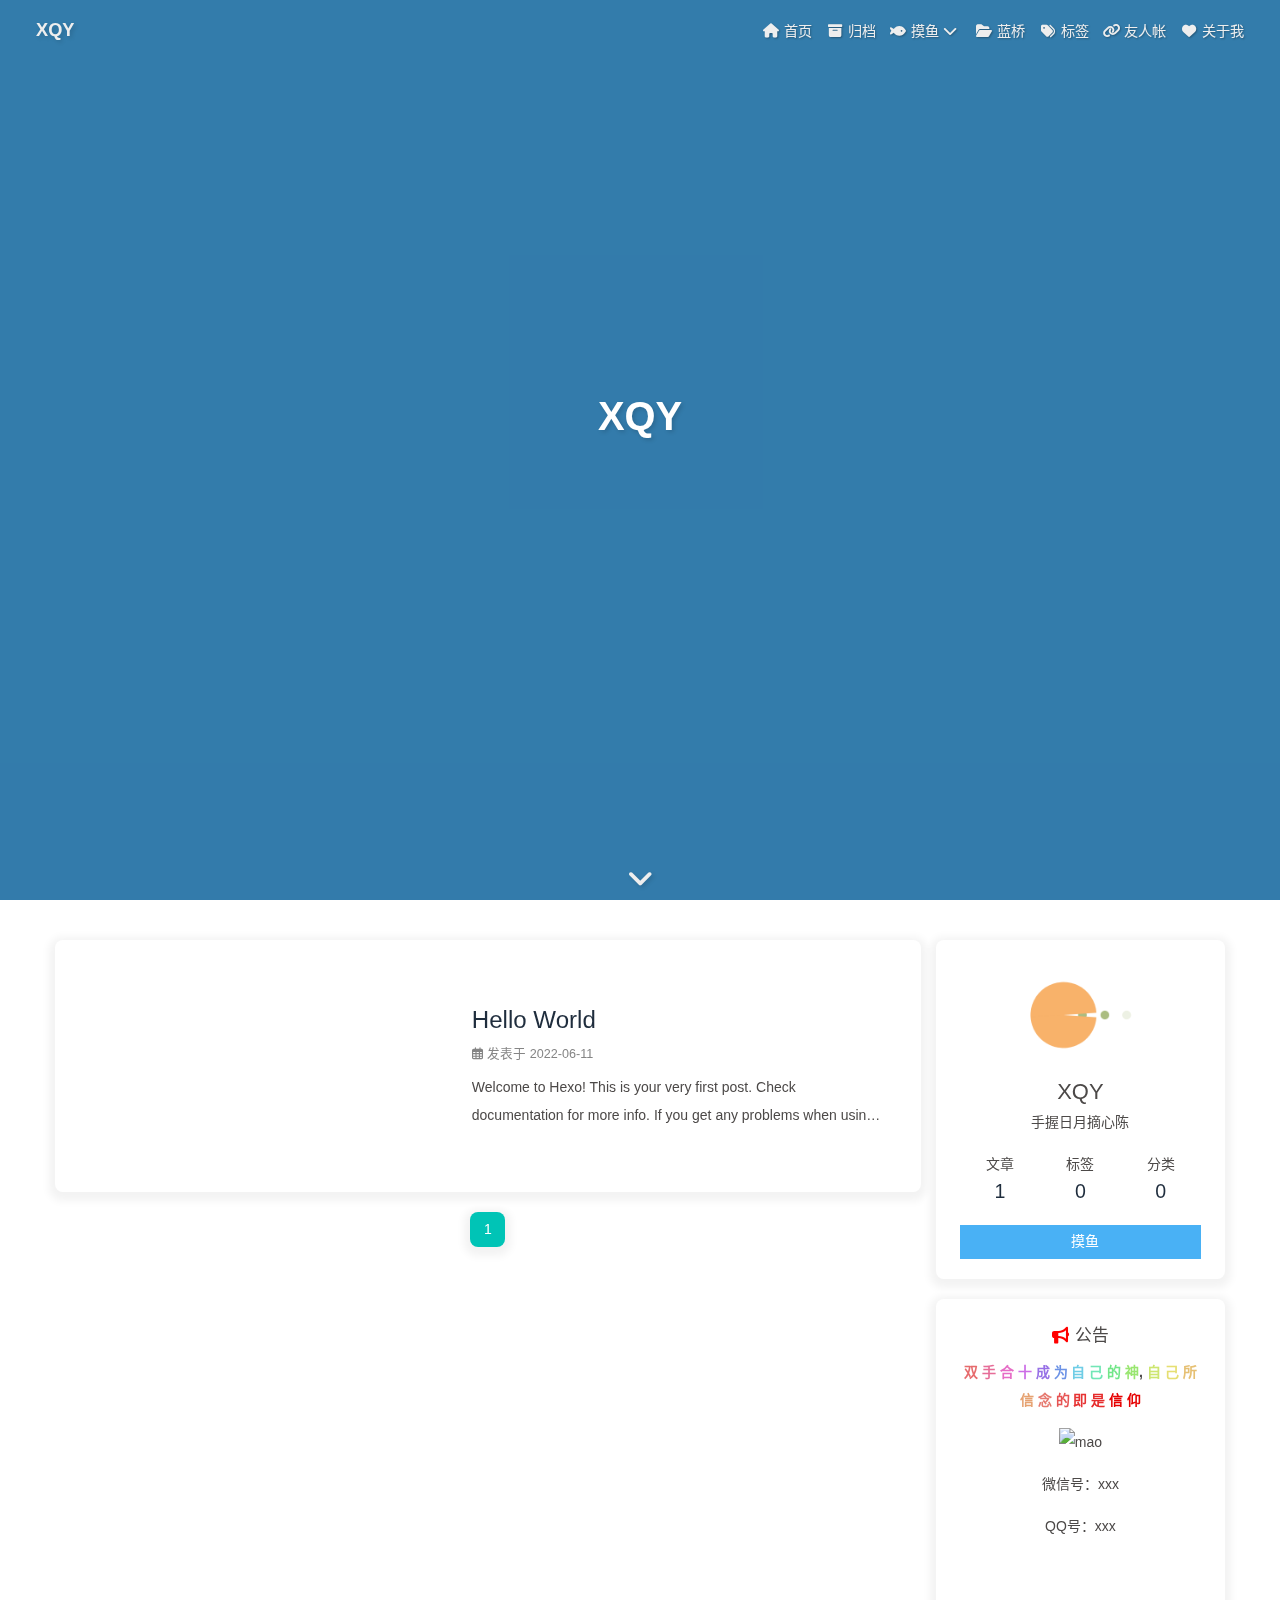
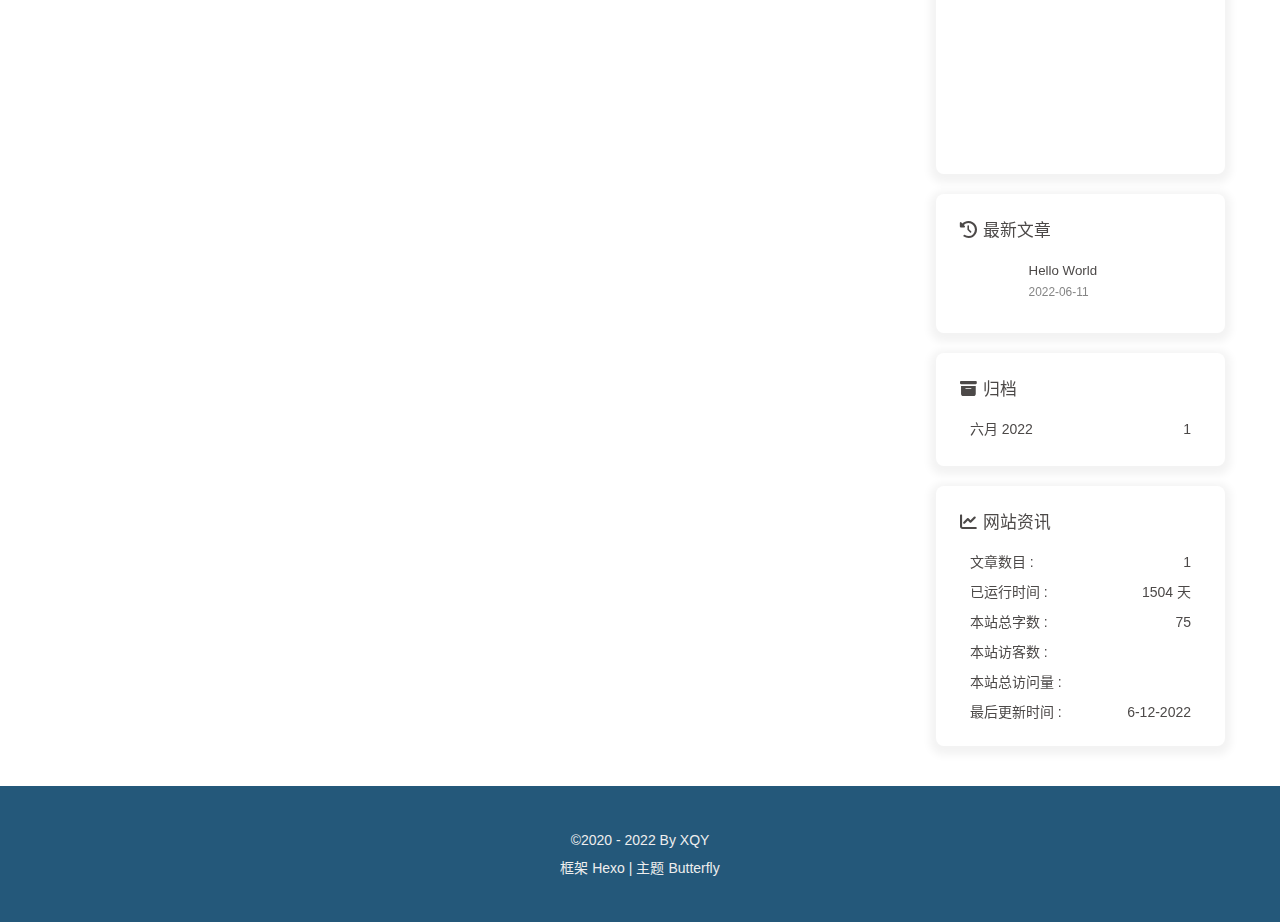
==== index.html @ 353a4642 "Site updated: 2022-06-24 10:11:02" ====
<!DOCTYPE html><html lang="zh-CN" data-theme="light"><head><meta charset="UTF-8"><meta http-equiv="X-UA-Compatible" content="IE=edge"><meta name="viewport" content="width=device-width, initial-scale=1.0, maximum-scale=1.0, user-scalable=no"><title>XQY - 一个乐于分享技术与生活的博主</title><meta name="author" content="XQY"><meta name="copyright" content="XQY"><meta name="format-detection" content="telephone=no"><meta name="theme-color" content="#ffffff"><meta property="og:type" content="website">
<meta property="og:title" content="XQY">
<meta property="og:url" content="http://example.com/index.html">
<meta property="og:site_name" content="XQY">
<meta property="og:locale" content="zh_CN">
<meta property="og:image" content="https://i.loli.net/2021/02/24/5O1day2nriDzjSu.png">
<meta property="article:author" content="XQY">
<meta name="twitter:card" content="summary">
<meta name="twitter:image" content="https://i.loli.net/2021/02/24/5O1day2nriDzjSu.png"><link rel="shortcut icon" href="/img/favicon.png"><link rel="canonical" href="http://example.com/"><link rel="preconnect" href="//cdn.jsdelivr.net"/><link rel="preconnect" href="//busuanzi.ibruce.info"/><link rel="stylesheet" href="/css/index.css"><link rel="stylesheet" href="https://cdn.jsdelivr.net/npm/@fortawesome/fontawesome-free@6/css/all.min.css" media="print" onload="this.media='all'"><link rel="stylesheet" href="https://cdn.jsdelivr.net/npm/@fancyapps/ui/dist/fancybox.css" media="print" onload="this.media='all'"><script>const GLOBAL_CONFIG = { 
  root: '/',
  algolia: undefined,
  localSearch: undefined,
  translate: undefined,
  noticeOutdate: undefined,
  highlight: {"plugin":"highlighjs","highlightCopy":true,"highlightLang":true,"highlightHeightLimit":false},
  copy: {
    success: '复制成功',
    error: '复制错误',
    noSupport: '浏览器不支持'
  },
  relativeDate: {
    homepage: false,
    post: false
  },
  runtime: '天',
  date_suffix: {
    just: '刚刚',
    min: '分钟前',
    hour: '小时前',
    day: '天前',
    month: '个月前'
  },
  copyright: undefined,
  lightbox: 'fancybox',
  Snackbar: undefined,
  source: {
    justifiedGallery: {
      js: 'https://cdn.jsdelivr.net/npm/flickr-justified-gallery@2/dist/fjGallery.min.js',
      css: 'https://cdn.jsdelivr.net/npm/flickr-justified-gallery@2/dist/fjGallery.min.css'
    }
  },
  isPhotoFigcaption: false,
  islazyload: false,
  isAnchor: false
}</script><script id="config-diff">var GLOBAL_CONFIG_SITE = {
  title: 'XQY',
  isPost: false,
  isHome: true,
  isHighlightShrink: false,
  isToc: false,
  postUpdate: '2022-06-12 21:53:08'
}</script><noscript><style type="text/css">
  #nav {
    opacity: 1
  }
  .justified-gallery img {
    opacity: 1
  }

  #recent-posts time,
  #post-meta time {
    display: inline !important
  }
</style></noscript><script>(win=>{
    win.saveToLocal = {
      set: function setWithExpiry(key, value, ttl) {
        if (ttl === 0) return
        const now = new Date()
        const expiryDay = ttl * 86400000
        const item = {
          value: value,
          expiry: now.getTime() + expiryDay,
        }
        localStorage.setItem(key, JSON.stringify(item))
      },

      get: function getWithExpiry(key) {
        const itemStr = localStorage.getItem(key)

        if (!itemStr) {
          return undefined
        }
        const item = JSON.parse(itemStr)
        const now = new Date()

        if (now.getTime() > item.expiry) {
          localStorage.removeItem(key)
          return undefined
        }
        return item.value
      }
    }
  
    win.getScript = url => new Promise((resolve, reject) => {
      const script = document.createElement('script')
      script.src = url
      script.async = true
      script.onerror = reject
      script.onload = script.onreadystatechange = function() {
        const loadState = this.readyState
        if (loadState && loadState !== 'loaded' && loadState !== 'complete') return
        script.onload = script.onreadystatechange = null
        resolve()
      }
      document.head.appendChild(script)
    })
  
      win.activateDarkMode = function () {
        document.documentElement.setAttribute('data-theme', 'dark')
        if (document.querySelector('meta[name="theme-color"]') !== null) {
          document.querySelector('meta[name="theme-color"]').setAttribute('content', '#0d0d0d')
        }
      }
      win.activateLightMode = function () {
        document.documentElement.setAttribute('data-theme', 'light')
        if (document.querySelector('meta[name="theme-color"]') !== null) {
          document.querySelector('meta[name="theme-color"]').setAttribute('content', '#ffffff')
        }
      }
      const t = saveToLocal.get('theme')
    
          if (t === 'dark') activateDarkMode()
          else if (t === 'light') activateLightMode()
        
      const asideStatus = saveToLocal.get('aside-status')
      if (asideStatus !== undefined) {
        if (asideStatus === 'hide') {
          document.documentElement.classList.add('hide-aside')
        } else {
          document.documentElement.classList.remove('hide-aside')
        }
      }
    
    const detectApple = () => {
      if(/iPad|iPhone|iPod|Macintosh/.test(navigator.userAgent)){
        document.documentElement.classList.add('apple')
      }
    }
    detectApple()
    })(window)</script><link rel="stylesheet" href="/css/universe.css"><svg aria-hidden="true" style="position:absolute; overflow:hidden; width:0; height:0"><symbol id="icon-sun" viewBox="0 0 1024 1024"><path d="M960 512l-128 128v192h-192l-128 128-128-128H192v-192l-128-128 128-128V192h192l128-128 128 128h192v192z" fill="#FFD878" p-id="8420"></path><path d="M736 512a224 224 0 1 0-448 0 224 224 0 1 0 448 0z" fill="#FFE4A9" p-id="8421"></path><path d="M512 109.248L626.752 224H800v173.248L914.752 512 800 626.752V800h-173.248L512 914.752 397.248 800H224v-173.248L109.248 512 224 397.248V224h173.248L512 109.248M512 64l-128 128H192v192l-128 128 128 128v192h192l128 128 128-128h192v-192l128-128-128-128V192h-192l-128-128z" fill="#4D5152" p-id="8422"></path><path d="M512 320c105.888 0 192 86.112 192 192s-86.112 192-192 192-192-86.112-192-192 86.112-192 192-192m0-32a224 224 0 1 0 0 448 224 224 0 0 0 0-448z" fill="#4D5152" p-id="8423"></path></symbol><symbol id="icon-moon" viewBox="0 0 1024 1024"><path d="M611.370667 167.082667a445.013333 445.013333 0 0 1-38.4 161.834666 477.824 477.824 0 0 1-244.736 244.394667 445.141333 445.141333 0 0 1-161.109334 38.058667 85.077333 85.077333 0 0 0-65.066666 135.722666A462.08 462.08 0 1 0 747.093333 102.058667a85.077333 85.077333 0 0 0-135.722666 65.024z" fill="#FFB531" p-id="11345"></path><path d="M329.728 274.133333l35.157333-35.157333a21.333333 21.333333 0 1 0-30.165333-30.165333l-35.157333 35.157333-35.114667-35.157333a21.333333 21.333333 0 0 0-30.165333 30.165333l35.114666 35.157333-35.114666 35.157334a21.333333 21.333333 0 1 0 30.165333 30.165333l35.114667-35.157333 35.157333 35.157333a21.333333 21.333333 0 1 0 30.165333-30.165333z" fill="#030835" p-id="11346"></path></symbol></svg><meta name="generator" content="Hexo 6.2.0"></head><body><div id="web_bg"></div><div id="sidebar"><div id="menu-mask"></div><div id="sidebar-menus"><div class="avatar-img is-center"><img src="https://i.loli.net/2021/02/24/5O1day2nriDzjSu.png" onerror="onerror=null;src='/img/friend_404.gif'" alt="avatar"/></div><div class="sidebar-site-data site-data is-center"><a href="/archives/"><div class="headline">文章</div><div class="length-num">1</div></a><a href="/tags/"><div class="headline">标签</div><div class="length-num">0</div></a><a href="/categories/"><div class="headline">分类</div><div class="length-num">0</div></a></div><hr/><div class="menus_items"><div class="menus_item"><a class="site-page" href="/"><i class="fa-fw fas fa-home"></i><span> 首页</span></a></div><div class="menus_item"><a class="site-page" href="/archives/"><i class="fa-fw fas fa-archive"></i><span> 归档</span></a></div><div class="menus_item"><a class="site-page group" href="javascript:void(0);"><i class="fa-fw fas fa-fish"></i><span> 摸鱼</span><i class="fas fa-chevron-down"></i></a><ul class="menus_item_child"><li><a class="site-page child" href="/moyu/"><i class="fa-fw fas fa-gamepad"></i><span> 游戏</span></a></li><li><a class="site-page child" href="/tools/"><i class="fa-fw fas fa-tools"></i><span> 工具</span></a></li></ul></div><div class="menus_item"><a class="site-page" href="/lanqiao/"><i class="fa-fw fas fa-folder-open"></i><span> 蓝桥</span></a></div><div class="menus_item"><a class="site-page" href="/tags/"><i class="fa-fw fas fa-tags"></i><span> 标签</span></a></div><div class="menus_item"><a class="site-page" href="/link/"><i class="fa-fw fas fa-link"></i><span> 友人帐</span></a></div><div class="menus_item"><a class="site-page" href="/about/"><i class="fa-fw fas fa-heart"></i><span> 关于我</span></a></div></div></div></div><div class="page" id="body-wrap"><header class="full_page" id="page-header" style="background-image: url('https://w.wallhaven.cc/full/y8/wallhaven-y8622k.jpg')"><nav id="nav"><span id="blog_name"><a id="site-name" href="/">XQY</a></span><div id="menus"><div class="menus_items"><div class="menus_item"><a class="site-page" href="/"><i class="fa-fw fas fa-home"></i><span> 首页</span></a></div><div class="menus_item"><a class="site-page" href="/archives/"><i class="fa-fw fas fa-archive"></i><span> 归档</span></a></div><div class="menus_item"><a class="site-page group" href="javascript:void(0);"><i class="fa-fw fas fa-fish"></i><span> 摸鱼</span><i class="fas fa-chevron-down"></i></a><ul class="menus_item_child"><li><a class="site-page child" href="/moyu/"><i class="fa-fw fas fa-gamepad"></i><span> 游戏</span></a></li><li><a class="site-page child" href="/tools/"><i class="fa-fw fas fa-tools"></i><span> 工具</span></a></li></ul></div><div class="menus_item"><a class="site-page" href="/lanqiao/"><i class="fa-fw fas fa-folder-open"></i><span> 蓝桥</span></a></div><div class="menus_item"><a class="site-page" href="/tags/"><i class="fa-fw fas fa-tags"></i><span> 标签</span></a></div><div class="menus_item"><a class="site-page" href="/link/"><i class="fa-fw fas fa-link"></i><span> 友人帐</span></a></div><div class="menus_item"><a class="site-page" href="/about/"><i class="fa-fw fas fa-heart"></i><span> 关于我</span></a></div></div><div id="toggle-menu"><a class="site-page"><i class="fas fa-bars fa-fw"></i></a></div></div></nav><div id="site-info"><h1 id="site-title">XQY</h1><div id="site-subtitle"><span id="subtitle"></span></div></div><div id="scroll-down"><i class="fas fa-angle-down scroll-down-effects"></i></div></header><main class="layout" id="content-inner"><div class="recent-posts" id="recent-posts"><div class="recent-post-item"><div class="post_cover left"><a href="/post/4a17b156.html" title="Hello World"><img class="post_bg" src="[data-uri]" onerror="this.onerror=null;this.src='/img/404.jpg'" alt="Hello World"></a></div><div class="recent-post-info"><a class="article-title" href="/post/4a17b156.html" title="Hello World">Hello World</a><div class="article-meta-wrap"><span class="post-meta-date"><i class="far fa-calendar-alt"></i><span class="article-meta-label">发表于</span><time datetime="2022-06-11T09:49:01.392Z" title="发表于 2022-06-11 17:49:01">2022-06-11</time></span></div><div class="content">Welcome to Hexo! This is your very first post. Check documentation for more info. If you get any problems when using Hexo, you can find the answer in troubleshooting or you can ask me on GitHub.
Quick StartCreate a new post1$ hexo new &quot;My New Post&quot;

More info: Writing
Run server1$ hexo server

More info: Server
Generate static files1$ hexo generate

More info: Generating
Deploy to remote sites1$ hexo deploy

More info: Deployment
</div></div></div><nav id="pagination"><div class="pagination"><span class="page-number current">1</span></div></nav></div><div class="aside-content" id="aside-content"><div class="card-widget card-info"><div class="is-center"><div class="avatar-img"><img src="https://i.loli.net/2021/02/24/5O1day2nriDzjSu.png" onerror="this.onerror=null;this.src='/img/friend_404.gif'" alt="avatar"/></div><div class="author-info__name">XQY</div><div class="author-info__description">手握日月摘心陈</div></div><div class="card-info-data site-data is-center"><a href="/archives/"><div class="headline">文章</div><div class="length-num">1</div></a><a href="/tags/"><div class="headline">标签</div><div class="length-num">0</div></a><a href="/categories/"><div class="headline">分类</div><div class="length-num">0</div></a></div><a id="card-info-btn" target="_blank" rel="noopener" href="https://haiyong.site/moyu/"><i class="iconfont icon-youxishoubing"></i><span>摸鱼</span></a></div><div class="card-widget card-announcement"><div class="item-headline"><i class="fas fa-bullhorn fa-shake"></i><span>公告</span></div><div class="announcement_content"><b><font color="#e66b6d">双</font> <font color="#e66d98">手</font> <font color="#e66cc6">合</font> <font color="#cc6de6">十</font> <font color="#9770e6">成</font> <font color="#6d93e6">为</font> <font color="#6fcde6">自</font> <font color="#72e6b6">己</font> <font color="#72e689">的</font> <font color="#99e670">神</font>, <font color="#cde670">自</font> <font color="#e6df72">己</font> <font color="#e6c073">所</font> <font color="#e6a271">信</font> <font color="#e6796f">念</font> <font color="#e65454">的</font> <font color="#e63333">即</font> <font color="#e62c2c">是</font> <font color="#e60101">信</font> <font color="#e60101">仰</font></b> <p align="center"><img src="https://img-blog.csdnimg.cn/f7384c88956d4378b72e47548e19c9f8.gif" width="50" alt="mao"></p> <p align="center">微信号：xxx</p> <p align="center">QQ号：xxx</p></div><div class="xpand" style="height:200px;"><canvas class="illo" width="800" height="800" style="max-width: 200px; max-height: 200px; touch-action: none; width: 640px; height: 640px;"></canvas></div><script src="https://fastly.jsdelivr.net/gh/xiaopengand/blogCdn@latest/xzxr/twopeople1.js"></script><script src="https://fastly.jsdelivr.net/gh/xiaopengand/blogCdn@latest/xzxr/zdog.dist.js"></script><script id="rendered-js" src="https://fastly.jsdelivr.net/gh/xiaopengand/blogCdn@latest/xzxr/twopeople.js"></script><style>.card-widget.card-announcement {
margin: 0;
align-items: center;
justify-content: center;
text-align: center;
}
canvas {
display: block;
margin: 0 auto;
cursor: move;
}</style></div><div class="sticky_layout"><div class="card-widget card-recent-post"><div class="item-headline"><i class="fas fa-history"></i><span>最新文章</span></div><div class="aside-list"><div class="aside-list-item"><a class="thumbnail" href="/post/4a17b156.html" title="Hello World"><img src="[data-uri]" onerror="this.onerror=null;this.src='/img/404.jpg'" alt="Hello World"/></a><div class="content"><a class="title" href="/post/4a17b156.html" title="Hello World">Hello World</a><time datetime="2022-06-11T09:49:01.392Z" title="发表于 2022-06-11 17:49:01">2022-06-11</time></div></div></div></div><div class="card-widget card-archives"><div class="item-headline"><i class="fas fa-archive"></i><span>归档</span></div><ul class="card-archive-list"><li class="card-archive-list-item"><a class="card-archive-list-link" href="/archives/2022/06/"><span class="card-archive-list-date">六月 2022</span><span class="card-archive-list-count">1</span></a></li></ul></div><div class="card-widget card-webinfo"><div class="item-headline"><i class="fas fa-chart-line"></i><span>网站资讯</span></div><div class="webinfo"><div class="webinfo-item"><div class="item-name">文章数目 :</div><div class="item-count">1</div></div><div class="webinfo-item"><div class="item-name">已运行时间 :</div><div class="item-count" id="runtimeshow" data-publishDate="2022-06-10T16:00:00.000Z"></div></div><div class="webinfo-item"><div class="item-name">本站总字数 :</div><div class="item-count">75</div></div><div class="webinfo-item"><div class="item-name">本站访客数 :</div><div class="item-count" id="busuanzi_value_site_uv"></div></div><div class="webinfo-item"><div class="item-name">本站总访问量 :</div><div class="item-count" id="busuanzi_value_site_pv"></div></div><div class="webinfo-item"><div class="item-name">最后更新时间 :</div><div class="item-count" id="last-push-date" data-lastPushDate="2022-06-12T13:53:08.185Z"></div></div></div></div></div></div></main><footer id="footer" style="background-image: url('https://w.wallhaven.cc/full/y8/wallhaven-y8622k.jpg')"><div id="footer-wrap"><div class="copyright">&copy;2020 - 2022 By XQY</div><div class="framework-info"><span>框架 </span><a target="_blank" rel="noopener" href="https://hexo.io">Hexo</a><span class="footer-separator">|</span><span>主题 </span><a target="_blank" rel="noopener" href="https://github.com/jerryc127/hexo-theme-butterfly">Butterfly</a></div></div></footer></div><div id="rightside"><div id="rightside-config-hide"><a class="icon-V hidden" onclick="switchNightMode()" title="浅色和深色模式转换"><svg width="25" height="25" viewBox="0 0 1024 1024"><use id="modeicon" xlink:href="#icon-moon"></use></svg></a><button id="hide-aside-btn" type="button" title="单栏和双栏切换"><i class="fas fa-arrows-alt-h"></i></button></div><div id="rightside-config-show"><button id="rightside_config" type="button" title="设置"><i class="fas fa-cog fa-spin"></i></button><button id="go-up" type="button" title="回到顶部"><i class="fas fa-arrow-up"></i></button></div></div><div><script src="/js/utils.js"></script><script src="/js/main.js"></script><script src="https://cdn.jsdelivr.net/npm/@fancyapps/ui/dist/fancybox.umd.js"></script><script src="https://cdn.jsdelivr.net/npm/instant.page@5/instantpage.min.js" type="module"></script><div class="js-pjax"><script>function subtitleType () {
  if (true) { 
    window.typed = new Typed("#subtitle", {
      strings: ["最长的莫过于时间","因为它永远无穷尽","最短的也莫过于时间","因为我们所有的计划都来不及完成"],
      startDelay: 300,
      typeSpeed: 150,
      loop: true,
      backSpeed: 50
    })
  } else {
    document.getElementById("subtitle").innerHTML = '最长的莫过于时间'
  }
}

if (true) {
  if (typeof Typed === 'function') {
    subtitleType()
  } else {
    getScript('https://cdn.jsdelivr.net/npm/typed.js/lib/typed.min.js').then(subtitleType)
  }
} else {
  subtitleType()
}</script></div><canvas id="universe"></canvas><script defer src="/js/universe.js"></script><script src="/js/sun_moon.js" async></script><canvas class="fireworks" mobile="false"></canvas><script src="https://cdn.jsdelivr.net/npm/butterfly-extsrc@1/dist/fireworks.min.js"></script><script defer="defer" id="fluttering_ribbon" mobile="true" src="https://cdn.jsdelivr.net/npm/butterfly-extsrc@1/dist/canvas-fluttering-ribbon.min.js"></script><script id="canvas_nest" defer="defer" color="0,0,255" opacity="0.7" zIndex="-1" count="99" mobile="false" src="https://cdn.jsdelivr.net/npm/butterfly-extsrc@1/dist/canvas-nest.min.js"></script><script src="https://cdn.jsdelivr.net/npm/butterfly-extsrc@1/dist/activate-power-mode.min.js"></script><script>POWERMODE.colorful = true;
POWERMODE.shake = true;
POWERMODE.mobile = false;
document.body.addEventListener('input', POWERMODE);
</script><script async data-pjax src="//busuanzi.ibruce.info/busuanzi/2.3/busuanzi.pure.mini.js"></script></div></body></html>
---- css/universe.css ----
/* 背景宇宙星光  */
#universe{
  display: block;
  position: fixed;
  margin: 0;
  padding: 0;
  border: 0;
  outline: 0;
  left: 0;
  top: 0;
  width: 100%;
  height: 100%;
  pointer-events: none;
  z-index: -1;
}
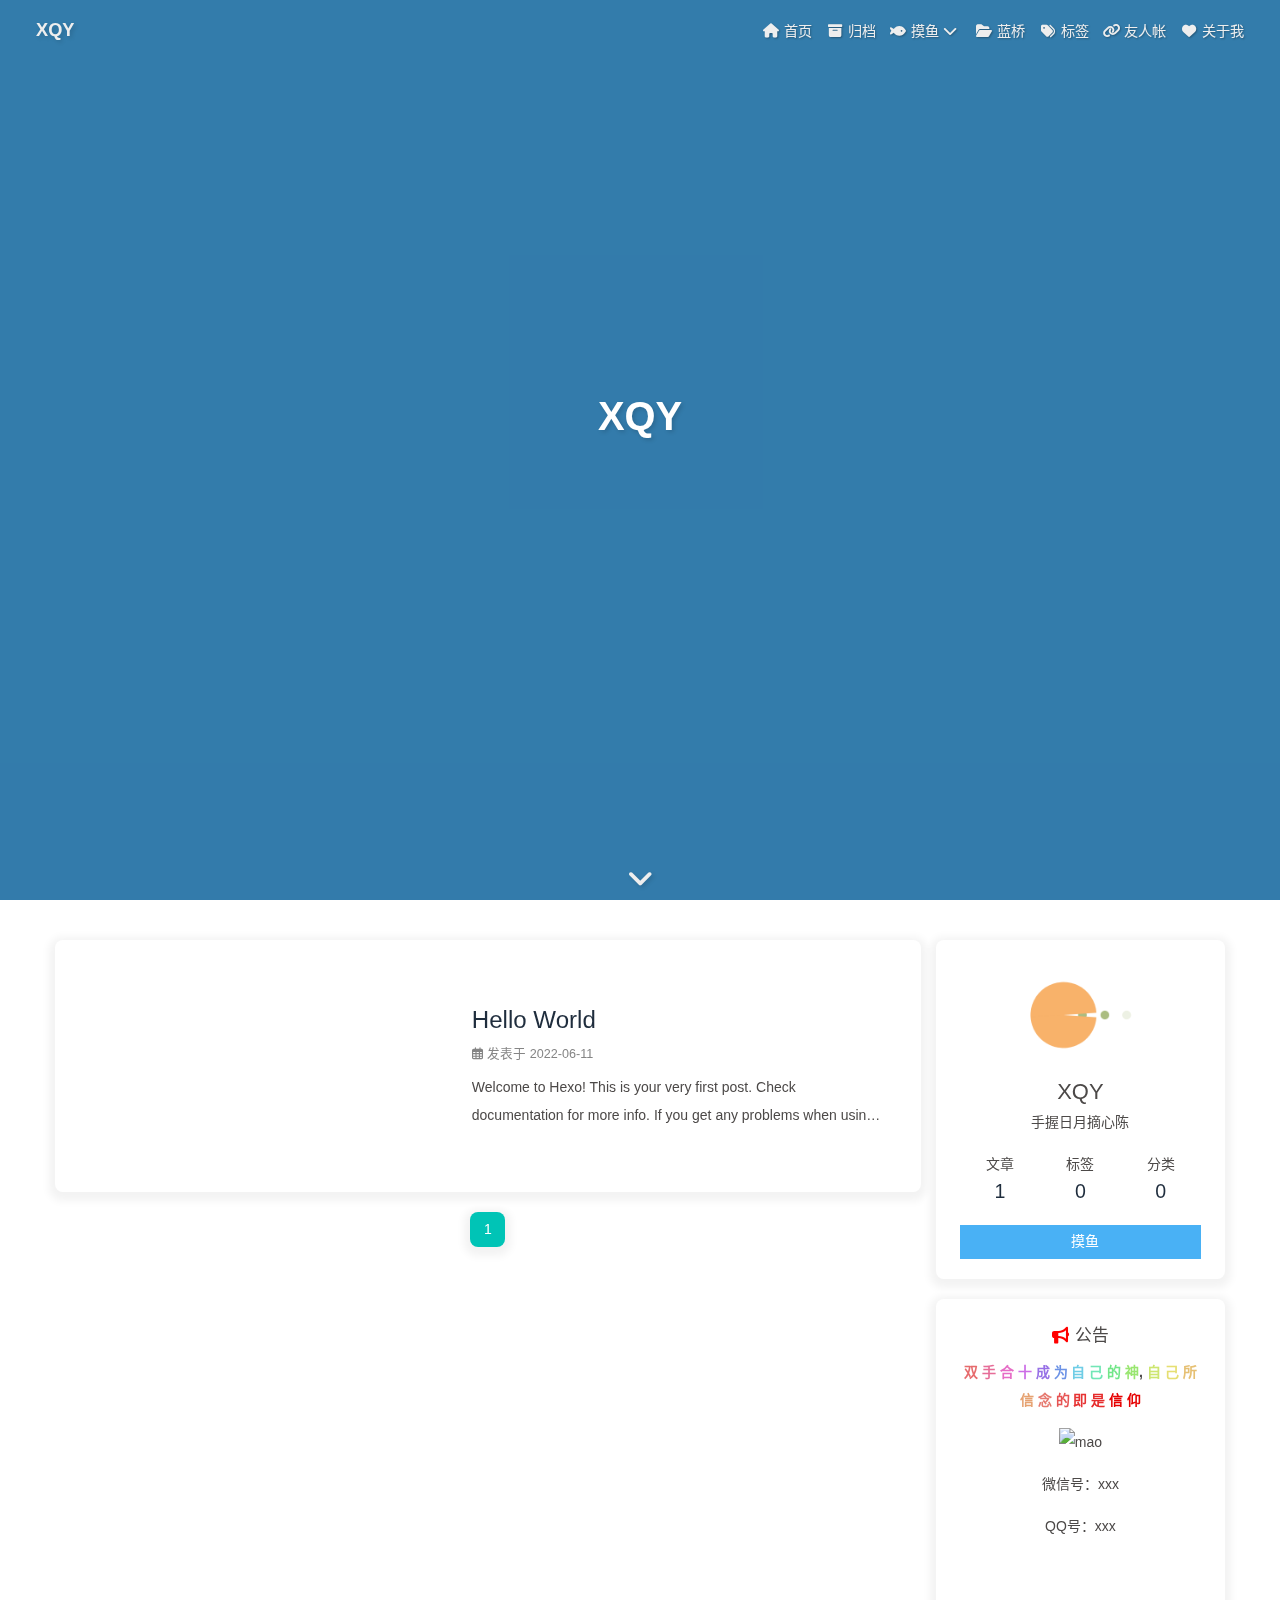
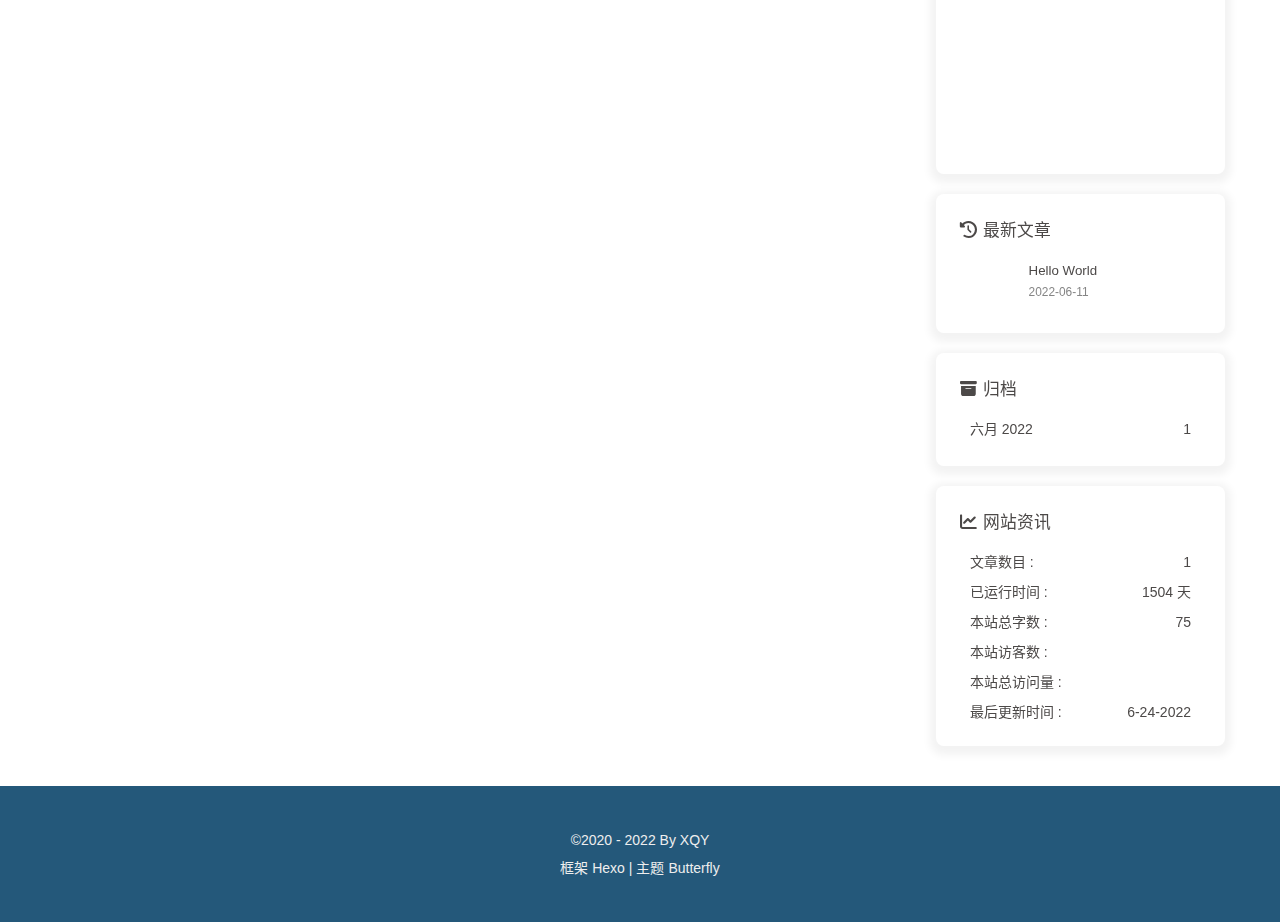
==== commit 4c7c7c07: "Site updated: 2022-06-24 10:14:39" ====
--- a/index.html
+++ b/index.html
@@ -48,7 +48,7 @@
   isHome: true,
   isHighlightShrink: false,
   isToc: false,
-  postUpdate: '2022-06-12 21:53:08'
+  postUpdate: '2022-06-24 10:12:08'
 }</script><noscript><style type="text/css">
   #nav {
     opacity: 1
@@ -160,7 +160,7 @@
 display: block;
 margin: 0 auto;
 cursor: move;
-}</style></div><div class="sticky_layout"><div class="card-widget card-recent-post"><div class="item-headline"><i class="fas fa-history"></i><span>最新文章</span></div><div class="aside-list"><div class="aside-list-item"><a class="thumbnail" href="/post/4a17b156.html" title="Hello World"><img src="[data-uri]" onerror="this.onerror=null;this.src='/img/404.jpg'" alt="Hello World"/></a><div class="content"><a class="title" href="/post/4a17b156.html" title="Hello World">Hello World</a><time datetime="2022-06-11T09:49:01.392Z" title="发表于 2022-06-11 17:49:01">2022-06-11</time></div></div></div></div><div class="card-widget card-archives"><div class="item-headline"><i class="fas fa-archive"></i><span>归档</span></div><ul class="card-archive-list"><li class="card-archive-list-item"><a class="card-archive-list-link" href="/archives/2022/06/"><span class="card-archive-list-date">六月 2022</span><span class="card-archive-list-count">1</span></a></li></ul></div><div class="card-widget card-webinfo"><div class="item-headline"><i class="fas fa-chart-line"></i><span>网站资讯</span></div><div class="webinfo"><div class="webinfo-item"><div class="item-name">文章数目 :</div><div class="item-count">1</div></div><div class="webinfo-item"><div class="item-name">已运行时间 :</div><div class="item-count" id="runtimeshow" data-publishDate="2022-06-10T16:00:00.000Z"></div></div><div class="webinfo-item"><div class="item-name">本站总字数 :</div><div class="item-count">75</div></div><div class="webinfo-item"><div class="item-name">本站访客数 :</div><div class="item-count" id="busuanzi_value_site_uv"></div></div><div class="webinfo-item"><div class="item-name">本站总访问量 :</div><div class="item-count" id="busuanzi_value_site_pv"></div></div><div class="webinfo-item"><div class="item-name">最后更新时间 :</div><div class="item-count" id="last-push-date" data-lastPushDate="2022-06-12T13:53:08.185Z"></div></div></div></div></div></div></main><footer id="footer" style="background-image: url('https://w.wallhaven.cc/full/y8/wallhaven-y8622k.jpg')"><div id="footer-wrap"><div class="copyright">&copy;2020 - 2022 By XQY</div><div class="framework-info"><span>框架 </span><a target="_blank" rel="noopener" href="https://hexo.io">Hexo</a><span class="footer-separator">|</span><span>主题 </span><a target="_blank" rel="noopener" href="https://github.com/jerryc127/hexo-theme-butterfly">Butterfly</a></div></div></footer></div><div id="rightside"><div id="rightside-config-hide"><a class="icon-V hidden" onclick="switchNightMode()" title="浅色和深色模式转换"><svg width="25" height="25" viewBox="0 0 1024 1024"><use id="modeicon" xlink:href="#icon-moon"></use></svg></a><button id="hide-aside-btn" type="button" title="单栏和双栏切换"><i class="fas fa-arrows-alt-h"></i></button></div><div id="rightside-config-show"><button id="rightside_config" type="button" title="设置"><i class="fas fa-cog fa-spin"></i></button><button id="go-up" type="button" title="回到顶部"><i class="fas fa-arrow-up"></i></button></div></div><div><script src="/js/utils.js"></script><script src="/js/main.js"></script><script src="https://cdn.jsdelivr.net/npm/@fancyapps/ui/dist/fancybox.umd.js"></script><script src="https://cdn.jsdelivr.net/npm/instant.page@5/instantpage.min.js" type="module"></script><div class="js-pjax"><script>function subtitleType () {
+}</style></div><div class="sticky_layout"><div class="card-widget card-recent-post"><div class="item-headline"><i class="fas fa-history"></i><span>最新文章</span></div><div class="aside-list"><div class="aside-list-item"><a class="thumbnail" href="/post/4a17b156.html" title="Hello World"><img src="[data-uri]" onerror="this.onerror=null;this.src='/img/404.jpg'" alt="Hello World"/></a><div class="content"><a class="title" href="/post/4a17b156.html" title="Hello World">Hello World</a><time datetime="2022-06-11T09:49:01.392Z" title="发表于 2022-06-11 17:49:01">2022-06-11</time></div></div></div></div><div class="card-widget card-archives"><div class="item-headline"><i class="fas fa-archive"></i><span>归档</span></div><ul class="card-archive-list"><li class="card-archive-list-item"><a class="card-archive-list-link" href="/archives/2022/06/"><span class="card-archive-list-date">六月 2022</span><span class="card-archive-list-count">1</span></a></li></ul></div><div class="card-widget card-webinfo"><div class="item-headline"><i class="fas fa-chart-line"></i><span>网站资讯</span></div><div class="webinfo"><div class="webinfo-item"><div class="item-name">文章数目 :</div><div class="item-count">1</div></div><div class="webinfo-item"><div class="item-name">已运行时间 :</div><div class="item-count" id="runtimeshow" data-publishDate="2022-06-10T16:00:00.000Z"></div></div><div class="webinfo-item"><div class="item-name">本站总字数 :</div><div class="item-count">75</div></div><div class="webinfo-item"><div class="item-name">本站访客数 :</div><div class="item-count" id="busuanzi_value_site_uv"></div></div><div class="webinfo-item"><div class="item-name">本站总访问量 :</div><div class="item-count" id="busuanzi_value_site_pv"></div></div><div class="webinfo-item"><div class="item-name">最后更新时间 :</div><div class="item-count" id="last-push-date" data-lastPushDate="2022-06-24T02:12:08.261Z"></div></div></div></div></div></div></main><footer id="footer" style="background-image: url('https://w.wallhaven.cc/full/y8/wallhaven-y8622k.jpg')"><div id="footer-wrap"><div class="copyright">&copy;2020 - 2022 By XQY</div><div class="framework-info"><span>框架 </span><a target="_blank" rel="noopener" href="https://hexo.io">Hexo</a><span class="footer-separator">|</span><span>主题 </span><a target="_blank" rel="noopener" href="https://github.com/jerryc127/hexo-theme-butterfly">Butterfly</a></div></div></footer></div><div id="rightside"><div id="rightside-config-hide"><a class="icon-V hidden" onclick="switchNightMode()" title="浅色和深色模式转换"><svg width="25" height="25" viewBox="0 0 1024 1024"><use id="modeicon" xlink:href="#icon-moon"></use></svg></a><button id="hide-aside-btn" type="button" title="单栏和双栏切换"><i class="fas fa-arrows-alt-h"></i></button></div><div id="rightside-config-show"><button id="rightside_config" type="button" title="设置"><i class="fas fa-cog fa-spin"></i></button><button id="go-up" type="button" title="回到顶部"><i class="fas fa-arrow-up"></i></button></div></div><div><script src="/js/utils.js"></script><script src="/js/main.js"></script><script src="https://cdn.jsdelivr.net/npm/@fancyapps/ui/dist/fancybox.umd.js"></script><script src="https://cdn.jsdelivr.net/npm/instant.page@5/instantpage.min.js" type="module"></script><div class="js-pjax"><script>function subtitleType () {
   if (true) { 
     window.typed = new Typed("#subtitle", {
       strings: ["最长的莫过于时间","因为它永远无穷尽","最短的也莫过于时间","因为我们所有的计划都来不及完成"],
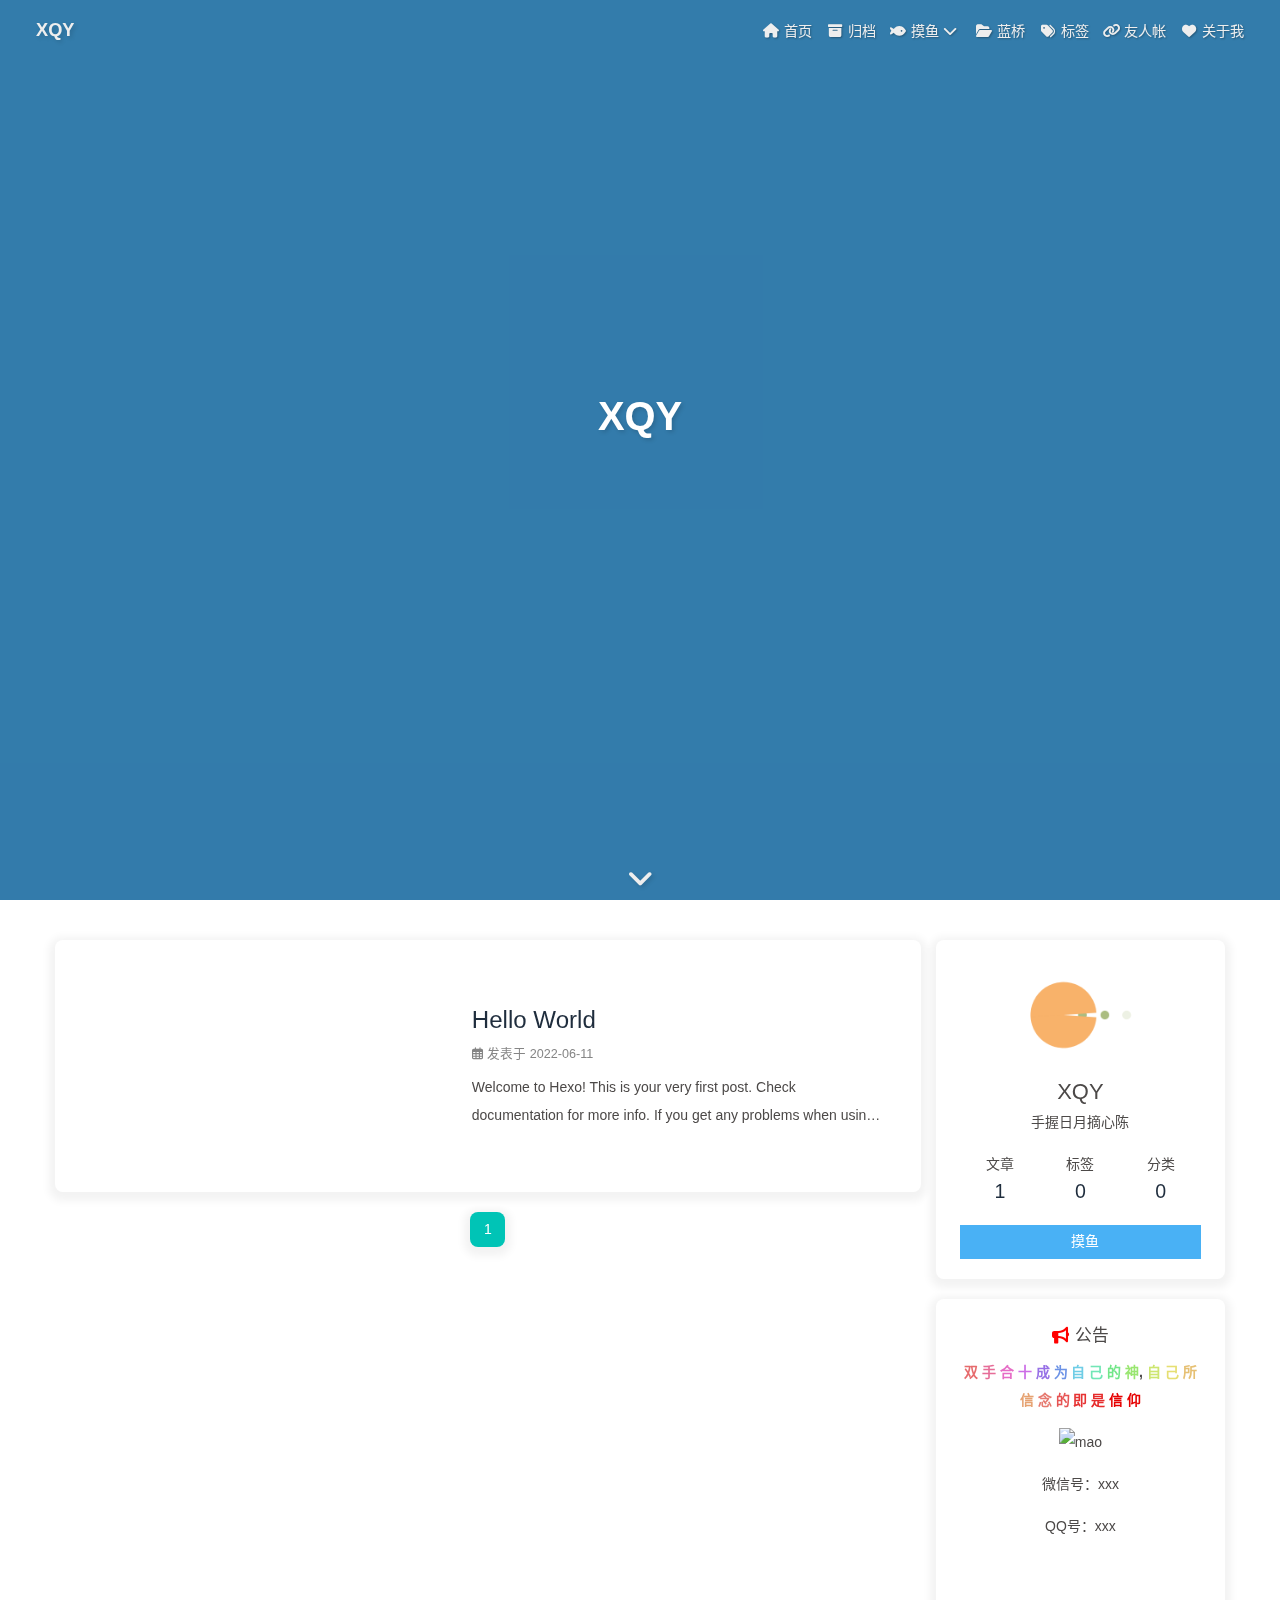
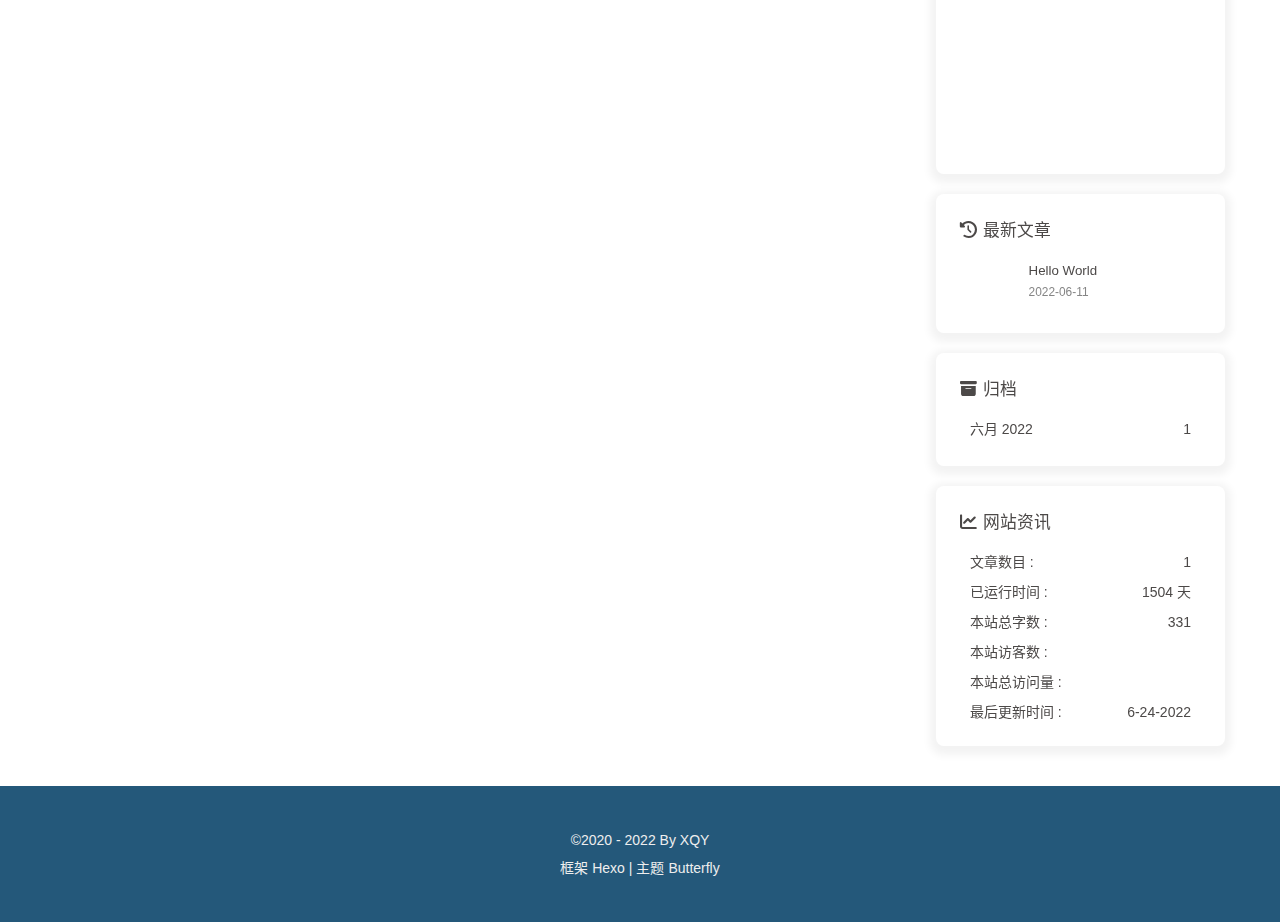
==== commit cfe4fc46: "Site updated: 2022-06-24 10:46:32" ====
--- a/index.html
+++ b/index.html
@@ -48,7 +48,7 @@
   isHome: true,
   isHighlightShrink: false,
   isToc: false,
-  postUpdate: '2022-06-24 10:12:08'
+  postUpdate: '2022-06-24 10:46:30'
 }</script><noscript><style type="text/css">
   #nav {
     opacity: 1
@@ -150,7 +150,7 @@
 Deploy to remote sites1$ hexo deploy
 
 More info: Deployment
-</div></div></div><nav id="pagination"><div class="pagination"><span class="page-number current">1</span></div></nav></div><div class="aside-content" id="aside-content"><div class="card-widget card-info"><div class="is-center"><div class="avatar-img"><img src="https://i.loli.net/2021/02/24/5O1day2nriDzjSu.png" onerror="this.onerror=null;this.src='/img/friend_404.gif'" alt="avatar"/></div><div class="author-info__name">XQY</div><div class="author-info__description">手握日月摘心陈</div></div><div class="card-info-data site-data is-center"><a href="/archives/"><div class="headline">文章</div><div class="length-num">1</div></a><a href="/tags/"><div class="headline">标签</div><div class="length-num">0</div></a><a href="/categories/"><div class="headline">分类</div><div class="length-num">0</div></a></div><a id="card-info-btn" target="_blank" rel="noopener" href="https://haiyong.site/moyu/"><i class="iconfont icon-youxishoubing"></i><span>摸鱼</span></a></div><div class="card-widget card-announcement"><div class="item-headline"><i class="fas fa-bullhorn fa-shake"></i><span>公告</span></div><div class="announcement_content"><b><font color="#e66b6d">双</font> <font color="#e66d98">手</font> <font color="#e66cc6">合</font> <font color="#cc6de6">十</font> <font color="#9770e6">成</font> <font color="#6d93e6">为</font> <font color="#6fcde6">自</font> <font color="#72e6b6">己</font> <font color="#72e689">的</font> <font color="#99e670">神</font>, <font color="#cde670">自</font> <font color="#e6df72">己</font> <font color="#e6c073">所</font> <font color="#e6a271">信</font> <font color="#e6796f">念</font> <font color="#e65454">的</font> <font color="#e63333">即</font> <font color="#e62c2c">是</font> <font color="#e60101">信</font> <font color="#e60101">仰</font></b> <p align="center"><img src="https://img-blog.csdnimg.cn/f7384c88956d4378b72e47548e19c9f8.gif" width="50" alt="mao"></p> <p align="center">微信号：xxx</p> <p align="center">QQ号：xxx</p></div><div class="xpand" style="height:200px;"><canvas class="illo" width="800" height="800" style="max-width: 200px; max-height: 200px; touch-action: none; width: 640px; height: 640px;"></canvas></div><script src="https://fastly.jsdelivr.net/gh/xiaopengand/blogCdn@latest/xzxr/twopeople1.js"></script><script src="https://fastly.jsdelivr.net/gh/xiaopengand/blogCdn@latest/xzxr/zdog.dist.js"></script><script id="rendered-js" src="https://fastly.jsdelivr.net/gh/xiaopengand/blogCdn@latest/xzxr/twopeople.js"></script><style>.card-widget.card-announcement {
+12345678&lt;div class=&quot;gallery-group-main&quot;&gt; ...</div></div></div><nav id="pagination"><div class="pagination"><span class="page-number current">1</span></div></nav></div><div class="aside-content" id="aside-content"><div class="card-widget card-info"><div class="is-center"><div class="avatar-img"><img src="https://i.loli.net/2021/02/24/5O1day2nriDzjSu.png" onerror="this.onerror=null;this.src='/img/friend_404.gif'" alt="avatar"/></div><div class="author-info__name">XQY</div><div class="author-info__description">手握日月摘心陈</div></div><div class="card-info-data site-data is-center"><a href="/archives/"><div class="headline">文章</div><div class="length-num">1</div></a><a href="/tags/"><div class="headline">标签</div><div class="length-num">0</div></a><a href="/categories/"><div class="headline">分类</div><div class="length-num">0</div></a></div><a id="card-info-btn" target="_blank" rel="noopener" href="https://haiyong.site/moyu/"><i class="iconfont icon-youxishoubing"></i><span>摸鱼</span></a></div><div class="card-widget card-announcement"><div class="item-headline"><i class="fas fa-bullhorn fa-shake"></i><span>公告</span></div><div class="announcement_content"><b><font color="#e66b6d">双</font> <font color="#e66d98">手</font> <font color="#e66cc6">合</font> <font color="#cc6de6">十</font> <font color="#9770e6">成</font> <font color="#6d93e6">为</font> <font color="#6fcde6">自</font> <font color="#72e6b6">己</font> <font color="#72e689">的</font> <font color="#99e670">神</font>, <font color="#cde670">自</font> <font color="#e6df72">己</font> <font color="#e6c073">所</font> <font color="#e6a271">信</font> <font color="#e6796f">念</font> <font color="#e65454">的</font> <font color="#e63333">即</font> <font color="#e62c2c">是</font> <font color="#e60101">信</font> <font color="#e60101">仰</font></b> <p align="center"><img src="https://img-blog.csdnimg.cn/f7384c88956d4378b72e47548e19c9f8.gif" width="50" alt="mao"></p> <p align="center">微信号：xxx</p> <p align="center">QQ号：xxx</p></div><div class="xpand" style="height:200px;"><canvas class="illo" width="800" height="800" style="max-width: 200px; max-height: 200px; touch-action: none; width: 640px; height: 640px;"></canvas></div><script src="https://fastly.jsdelivr.net/gh/xiaopengand/blogCdn@latest/xzxr/twopeople1.js"></script><script src="https://fastly.jsdelivr.net/gh/xiaopengand/blogCdn@latest/xzxr/zdog.dist.js"></script><script id="rendered-js" src="https://fastly.jsdelivr.net/gh/xiaopengand/blogCdn@latest/xzxr/twopeople.js"></script><style>.card-widget.card-announcement {
 margin: 0;
 align-items: center;
 justify-content: center;
@@ -160,7 +160,7 @@
 display: block;
 margin: 0 auto;
 cursor: move;
-}</style></div><div class="sticky_layout"><div class="card-widget card-recent-post"><div class="item-headline"><i class="fas fa-history"></i><span>最新文章</span></div><div class="aside-list"><div class="aside-list-item"><a class="thumbnail" href="/post/4a17b156.html" title="Hello World"><img src="[data-uri]" onerror="this.onerror=null;this.src='/img/404.jpg'" alt="Hello World"/></a><div class="content"><a class="title" href="/post/4a17b156.html" title="Hello World">Hello World</a><time datetime="2022-06-11T09:49:01.392Z" title="发表于 2022-06-11 17:49:01">2022-06-11</time></div></div></div></div><div class="card-widget card-archives"><div class="item-headline"><i class="fas fa-archive"></i><span>归档</span></div><ul class="card-archive-list"><li class="card-archive-list-item"><a class="card-archive-list-link" href="/archives/2022/06/"><span class="card-archive-list-date">六月 2022</span><span class="card-archive-list-count">1</span></a></li></ul></div><div class="card-widget card-webinfo"><div class="item-headline"><i class="fas fa-chart-line"></i><span>网站资讯</span></div><div class="webinfo"><div class="webinfo-item"><div class="item-name">文章数目 :</div><div class="item-count">1</div></div><div class="webinfo-item"><div class="item-name">已运行时间 :</div><div class="item-count" id="runtimeshow" data-publishDate="2022-06-10T16:00:00.000Z"></div></div><div class="webinfo-item"><div class="item-name">本站总字数 :</div><div class="item-count">75</div></div><div class="webinfo-item"><div class="item-name">本站访客数 :</div><div class="item-count" id="busuanzi_value_site_uv"></div></div><div class="webinfo-item"><div class="item-name">本站总访问量 :</div><div class="item-count" id="busuanzi_value_site_pv"></div></div><div class="webinfo-item"><div class="item-name">最后更新时间 :</div><div class="item-count" id="last-push-date" data-lastPushDate="2022-06-24T02:12:08.261Z"></div></div></div></div></div></div></main><footer id="footer" style="background-image: url('https://w.wallhaven.cc/full/y8/wallhaven-y8622k.jpg')"><div id="footer-wrap"><div class="copyright">&copy;2020 - 2022 By XQY</div><div class="framework-info"><span>框架 </span><a target="_blank" rel="noopener" href="https://hexo.io">Hexo</a><span class="footer-separator">|</span><span>主题 </span><a target="_blank" rel="noopener" href="https://github.com/jerryc127/hexo-theme-butterfly">Butterfly</a></div></div></footer></div><div id="rightside"><div id="rightside-config-hide"><a class="icon-V hidden" onclick="switchNightMode()" title="浅色和深色模式转换"><svg width="25" height="25" viewBox="0 0 1024 1024"><use id="modeicon" xlink:href="#icon-moon"></use></svg></a><button id="hide-aside-btn" type="button" title="单栏和双栏切换"><i class="fas fa-arrows-alt-h"></i></button></div><div id="rightside-config-show"><button id="rightside_config" type="button" title="设置"><i class="fas fa-cog fa-spin"></i></button><button id="go-up" type="button" title="回到顶部"><i class="fas fa-arrow-up"></i></button></div></div><div><script src="/js/utils.js"></script><script src="/js/main.js"></script><script src="https://cdn.jsdelivr.net/npm/@fancyapps/ui/dist/fancybox.umd.js"></script><script src="https://cdn.jsdelivr.net/npm/instant.page@5/instantpage.min.js" type="module"></script><div class="js-pjax"><script>function subtitleType () {
+}</style></div><div class="sticky_layout"><div class="card-widget card-recent-post"><div class="item-headline"><i class="fas fa-history"></i><span>最新文章</span></div><div class="aside-list"><div class="aside-list-item"><a class="thumbnail" href="/post/4a17b156.html" title="Hello World"><img src="[data-uri]" onerror="this.onerror=null;this.src='/img/404.jpg'" alt="Hello World"/></a><div class="content"><a class="title" href="/post/4a17b156.html" title="Hello World">Hello World</a><time datetime="2022-06-11T09:49:01.392Z" title="发表于 2022-06-11 17:49:01">2022-06-11</time></div></div></div></div><div class="card-widget card-archives"><div class="item-headline"><i class="fas fa-archive"></i><span>归档</span></div><ul class="card-archive-list"><li class="card-archive-list-item"><a class="card-archive-list-link" href="/archives/2022/06/"><span class="card-archive-list-date">六月 2022</span><span class="card-archive-list-count">1</span></a></li></ul></div><div class="card-widget card-webinfo"><div class="item-headline"><i class="fas fa-chart-line"></i><span>网站资讯</span></div><div class="webinfo"><div class="webinfo-item"><div class="item-name">文章数目 :</div><div class="item-count">1</div></div><div class="webinfo-item"><div class="item-name">已运行时间 :</div><div class="item-count" id="runtimeshow" data-publishDate="2022-06-10T16:00:00.000Z"></div></div><div class="webinfo-item"><div class="item-name">本站总字数 :</div><div class="item-count">331</div></div><div class="webinfo-item"><div class="item-name">本站访客数 :</div><div class="item-count" id="busuanzi_value_site_uv"></div></div><div class="webinfo-item"><div class="item-name">本站总访问量 :</div><div class="item-count" id="busuanzi_value_site_pv"></div></div><div class="webinfo-item"><div class="item-name">最后更新时间 :</div><div class="item-count" id="last-push-date" data-lastPushDate="2022-06-24T02:46:30.532Z"></div></div></div></div></div></div></main><footer id="footer" style="background-image: url('https://w.wallhaven.cc/full/y8/wallhaven-y8622k.jpg')"><div id="footer-wrap"><div class="copyright">&copy;2020 - 2022 By XQY</div><div class="framework-info"><span>框架 </span><a target="_blank" rel="noopener" href="https://hexo.io">Hexo</a><span class="footer-separator">|</span><span>主题 </span><a target="_blank" rel="noopener" href="https://github.com/jerryc127/hexo-theme-butterfly">Butterfly</a></div></div></footer></div><div id="rightside"><div id="rightside-config-hide"><a class="icon-V hidden" onclick="switchNightMode()" title="浅色和深色模式转换"><svg width="25" height="25" viewBox="0 0 1024 1024"><use id="modeicon" xlink:href="#icon-moon"></use></svg></a><button id="hide-aside-btn" type="button" title="单栏和双栏切换"><i class="fas fa-arrows-alt-h"></i></button></div><div id="rightside-config-show"><button id="rightside_config" type="button" title="设置"><i class="fas fa-cog fa-spin"></i></button><button id="go-up" type="button" title="回到顶部"><i class="fas fa-arrow-up"></i></button></div></div><div><script src="/js/utils.js"></script><script src="/js/main.js"></script><script src="https://cdn.jsdelivr.net/npm/@fancyapps/ui/dist/fancybox.umd.js"></script><script src="https://cdn.jsdelivr.net/npm/instant.page@5/instantpage.min.js" type="module"></script><div class="js-pjax"><script>function subtitleType () {
   if (true) { 
     window.typed = new Typed("#subtitle", {
       strings: ["最长的莫过于时间","因为它永远无穷尽","最短的也莫过于时间","因为我们所有的计划都来不及完成"],
